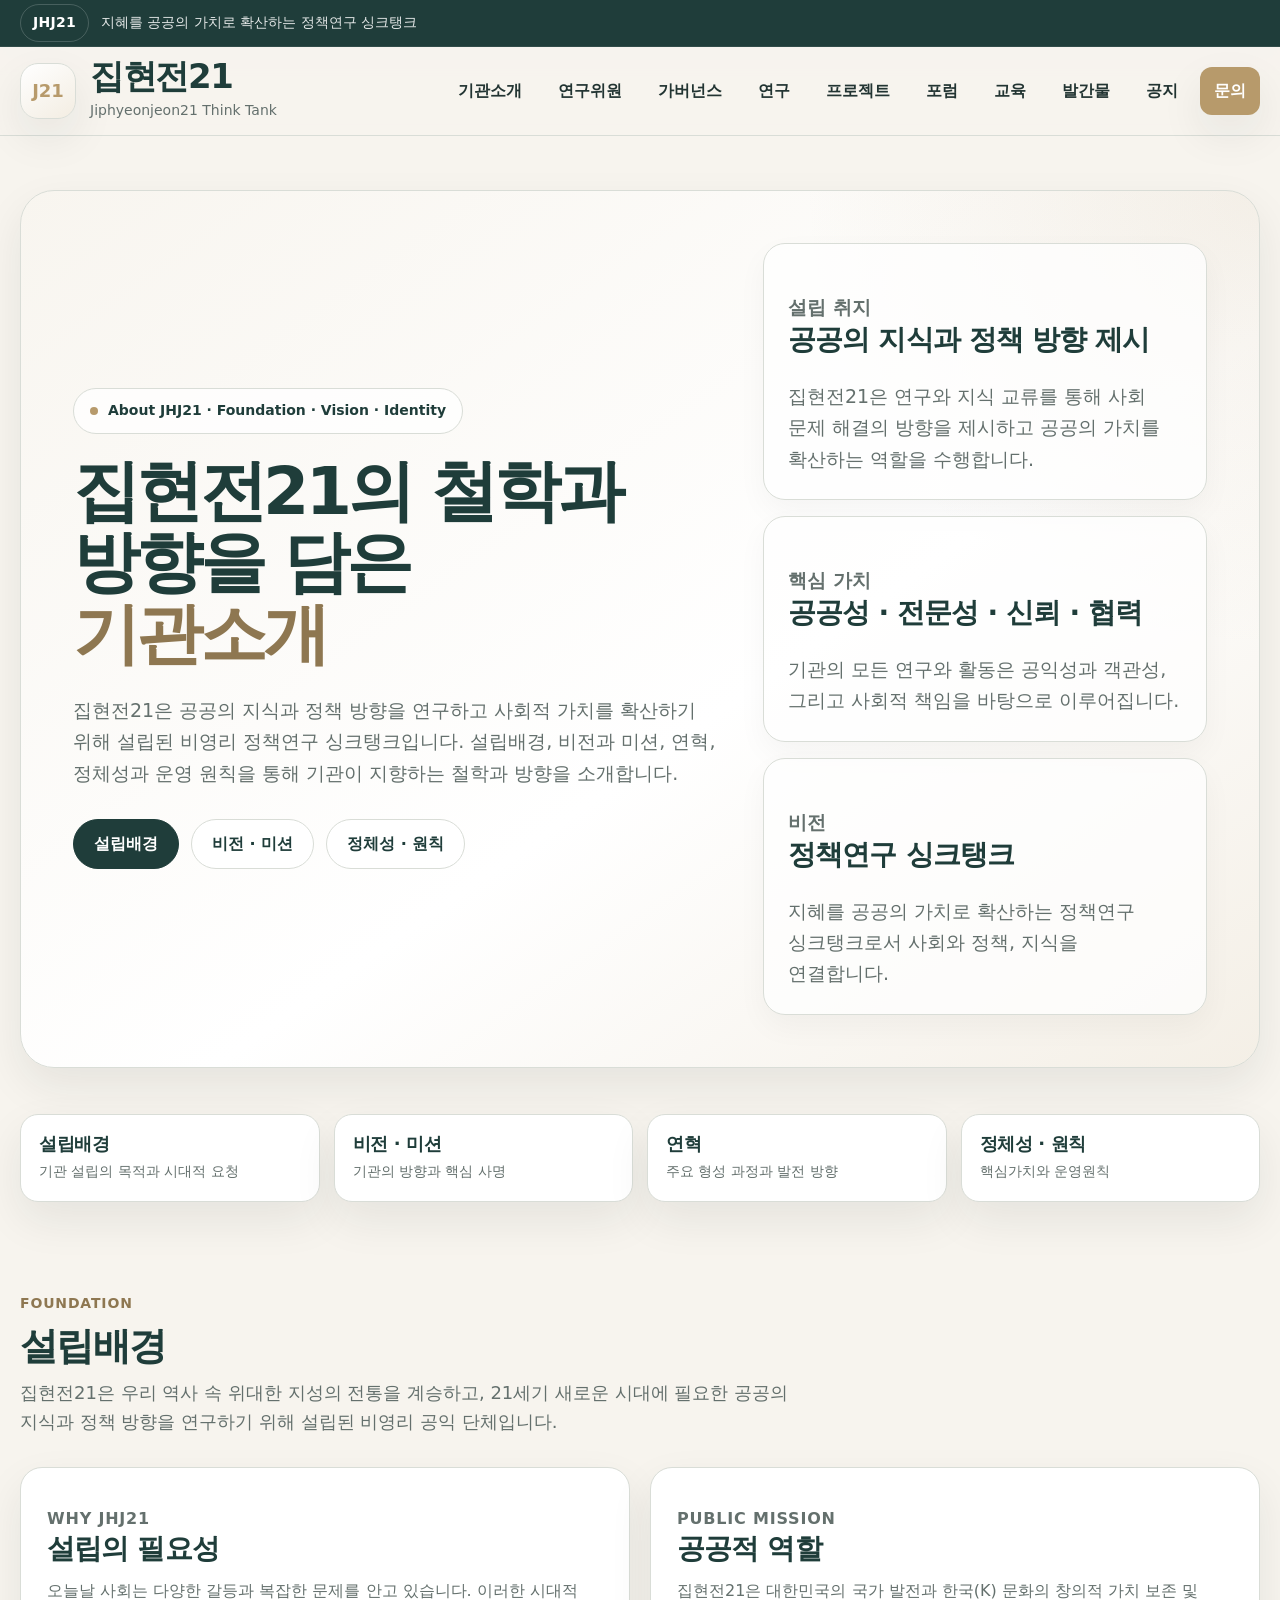
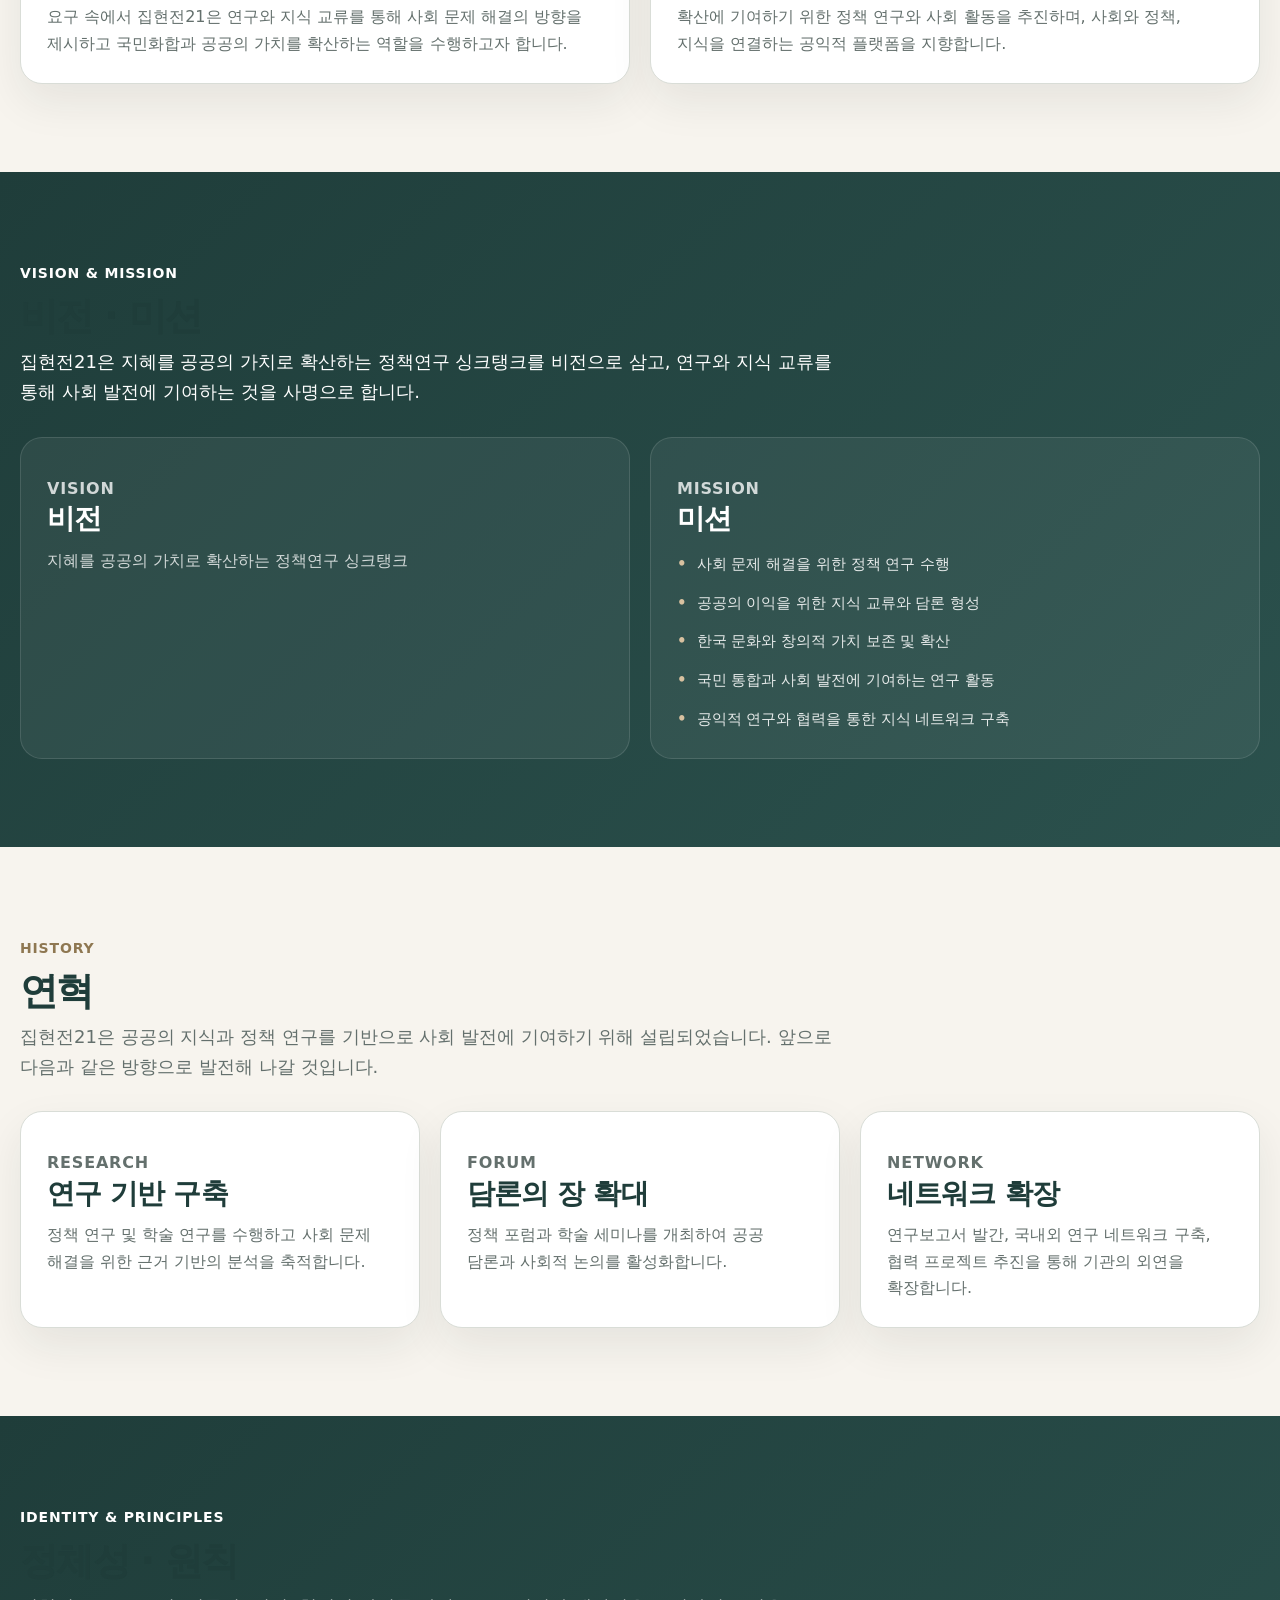
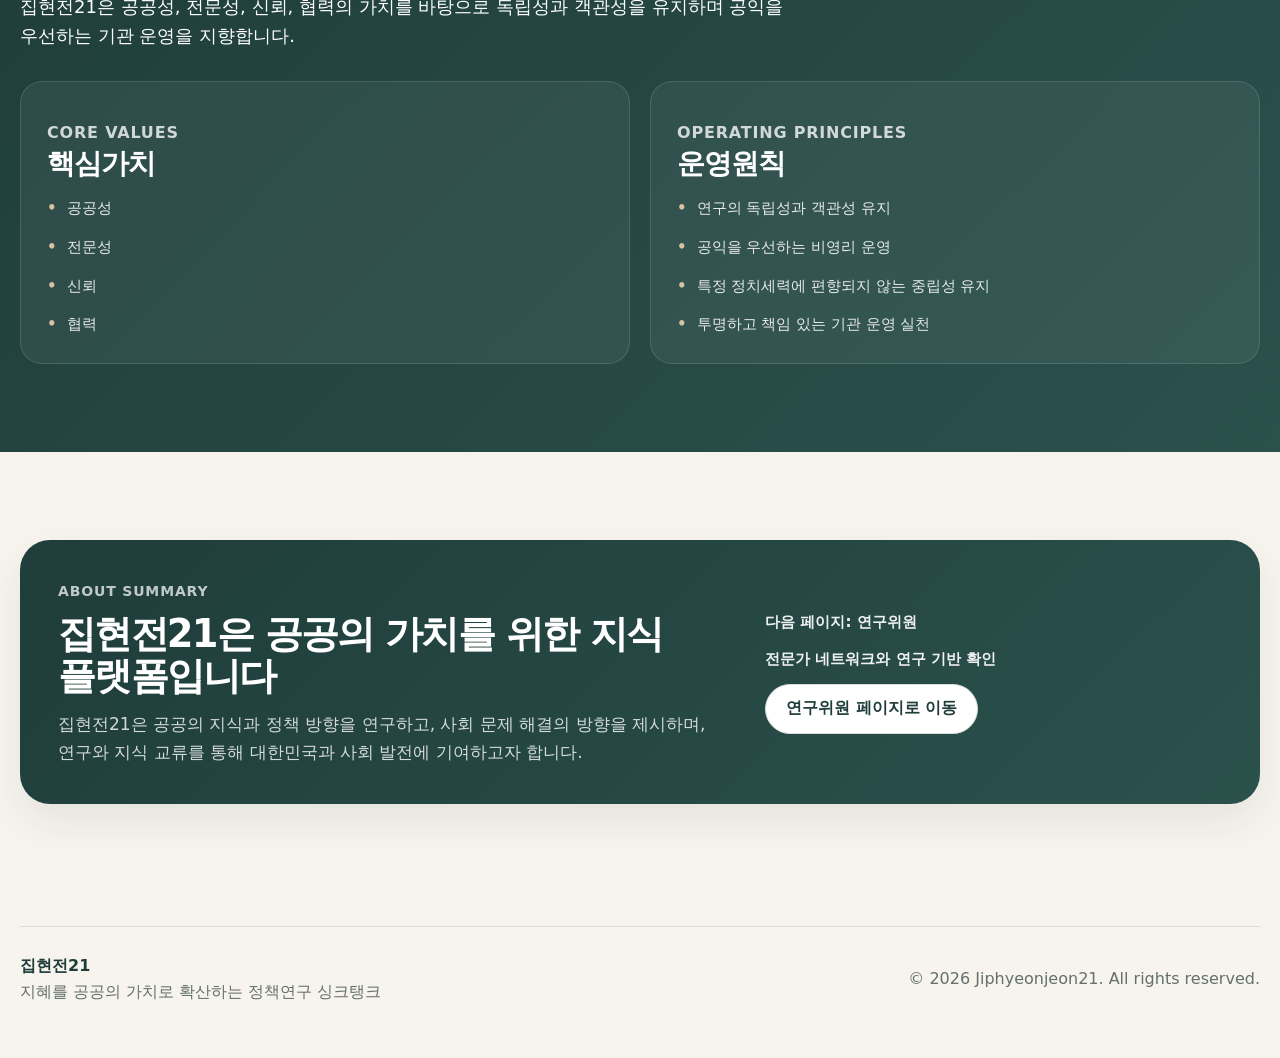
==== about.html @ bcc88773 "Create about.html" ====
<!doctype html>
<html lang="ko">
<head>
  <meta charset="utf-8" />
  <meta name="viewport" content="width=device-width, initial-scale=1" />
  <title>기관소개 | 집현전21</title>
  <meta name="description" content="집현전21의 설립배경, 비전과 미션, 연혁, 정체성과 운영 원칙을 소개합니다." />
  <meta name="theme-color" content="#1f3d3a" />
  <link rel="stylesheet" href="./assets/style.css" />
</head>
<body>
  <div class="topbar">
    <div class="container topbar__inner">
      <span class="topbar__badge">JHJ21</span>
      <span>지혜를 공공의 가치로 확산하는 정책연구 싱크탱크</span>
    </div>
  </div>

  <header class="site-header">
    <div class="container site-header__inner">
      <a href="index.html" class="brand" aria-label="집현전21 홈으로 이동">
        <div class="brand__mark">J21</div>
        <div>
          <h1 class="brand__title">집현전21</h1>
          <p class="brand__subtitle">Jiphyeonjeon21 Think Tank</p>
        </div>
      </a>

      <nav class="nav" aria-label="주요 메뉴">
        <a href="about.html">기관소개</a>
        <a href="fellows.html">연구위원</a>
        <a href="statutes.html">가버넌스</a>
        <a href="research.html">연구</a>
        <a href="project.html">프로젝트</a>
        <a href="forum.html">포럼</a>
        <a href="education.html">교육</a>
        <a href="publication.html">발간물</a>
        <a href="notice.html">공지</a>
        <a href="contact.html" class="nav__cta">문의</a>
      </nav>
    </div>
  </header>

  <main>
    <!-- PAGE HERO -->
    <section class="hero">
      <div class="container">
        <div class="hero__panel">
          <div class="hero__grid">
            <div>
              <div class="eyebrow">About JHJ21 · Foundation · Vision · Identity</div>
              <h2>
                집현전21의 철학과 방향을 담은
                <span>기관소개</span>
              </h2>
              <p>
                집현전21은 공공의 지식과 정책 방향을 연구하고 사회적 가치를 확산하기 위해 설립된
                비영리 정책연구 싱크탱크입니다. 설립배경, 비전과 미션, 연혁, 정체성과 운영 원칙을 통해
                기관이 지향하는 철학과 방향을 소개합니다.
              </p>
              <div class="hero__actions">
                <a class="btn btn--primary" href="#foundation">설립배경</a>
                <a class="btn" href="#vision">비전 · 미션</a>
                <a class="btn" href="#identity">정체성 · 원칙</a>
              </div>
            </div>

            <div class="hero__aside">
              <article class="hero-card">
                <p class="hero-card__label">설립 취지</p>
                <h3 class="hero-card__title">공공의 지식과 정책 방향 제시</h3>
                <p class="hero-card__text">
                  집현전21은 연구와 지식 교류를 통해 사회 문제 해결의 방향을 제시하고
                  공공의 가치를 확산하는 역할을 수행합니다.
                </p>
              </article>

              <article class="hero-card">
                <p class="hero-card__label">핵심 가치</p>
                <h3 class="hero-card__title">공공성 · 전문성 · 신뢰 · 협력</h3>
                <p class="hero-card__text">
                  기관의 모든 연구와 활동은 공익성과 객관성, 그리고 사회적 책임을 바탕으로 이루어집니다.
                </p>
              </article>

              <article class="hero-card">
                <p class="hero-card__label">비전</p>
                <h3 class="hero-card__title">정책연구 싱크탱크</h3>
                <p class="hero-card__text">
                  지혜를 공공의 가치로 확산하는 정책연구 싱크탱크로서 사회와 정책, 지식을 연결합니다.
                </p>
              </article>
            </div>
          </div>
        </div>
      </div>
    </section>

    <!-- QUICK MAP -->
    <section class="quickmap">
      <div class="container">
        <div class="quickmap__grid" style="grid-template-columns: repeat(4, minmax(0, 1fr));">
          <a class="quickmap__item" href="#foundation">
            <strong>설립배경</strong>
            <span>기관 설립의 목적과 시대적 요청</span>
          </a>
          <a class="quickmap__item" href="#vision">
            <strong>비전 · 미션</strong>
            <span>기관의 방향과 핵심 사명</span>
          </a>
          <a class="quickmap__item" href="#history">
            <strong>연혁</strong>
            <span>주요 형성 과정과 발전 방향</span>
          </a>
          <a class="quickmap__item" href="#identity">
            <strong>정체성 · 원칙</strong>
            <span>핵심가치와 운영원칙</span>
          </a>
        </div>
      </div>
    </section>

    <!-- FOUNDATION -->
    <section class="section" id="foundation">
      <div class="container">
        <div class="section__head">
          <div>
            <span class="kicker">Foundation</span>
            <h3>설립배경</h3>
            <p class="section__desc">
              집현전21은 우리 역사 속 위대한 지성의 전통을 계승하고,
              21세기 새로운 시대에 필요한 공공의 지식과 정책 방향을 연구하기 위해 설립된 비영리 공익 단체입니다.
            </p>
          </div>
        </div>

        <div class="grid-2">
          <article class="card">
            <p class="card__eyebrow">Why JHJ21</p>
            <h4>설립의 필요성</h4>
            <p>
              오늘날 사회는 다양한 갈등과 복잡한 문제를 안고 있습니다.
              이러한 시대적 요구 속에서 집현전21은 연구와 지식 교류를 통해
              사회 문제 해결의 방향을 제시하고 국민화합과 공공의 가치를 확산하는 역할을 수행하고자 합니다.
            </p>
          </article>

          <article class="card">
            <p class="card__eyebrow">Public Mission</p>
            <h4>공공적 역할</h4>
            <p>
              집현전21은 대한민국의 국가 발전과 한국(K) 문화의 창의적 가치 보존 및 확산에 기여하기 위한
              정책 연구와 사회 활동을 추진하며, 사회와 정책, 지식을 연결하는 공익적 플랫폼을 지향합니다.
            </p>
          </article>
        </div>
      </div>
    </section>

    <!-- VISION -->
    <section class="section section--green" id="vision">
      <div class="container">
        <div class="section__head">
          <div>
            <span class="kicker">Vision & Mission</span>
            <h3>비전 · 미션</h3>
            <p class="section__desc">
              집현전21은 지혜를 공공의 가치로 확산하는 정책연구 싱크탱크를 비전으로 삼고,
              연구와 지식 교류를 통해 사회 발전에 기여하는 것을 사명으로 합니다.
            </p>
          </div>
        </div>

        <div class="grid-2">
          <article class="card">
            <p class="card__eyebrow">Vision</p>
            <h4>비전</h4>
            <p>
              지혜를 공공의 가치로 확산하는 정책연구 싱크탱크
            </p>
          </article>

          <article class="card">
            <p class="card__eyebrow">Mission</p>
            <h4>미션</h4>
            <div class="list-block">
              <div class="list-line">사회 문제 해결을 위한 정책 연구 수행</div>
              <div class="list-line">공공의 이익을 위한 지식 교류와 담론 형성</div>
              <div class="list-line">한국 문화와 창의적 가치 보존 및 확산</div>
              <div class="list-line">국민 통합과 사회 발전에 기여하는 연구 활동</div>
              <div class="list-line">공익적 연구와 협력을 통한 지식 네트워크 구축</div>
            </div>
          </article>
        </div>
      </div>
    </section>

    <!-- HISTORY -->
    <section class="section" id="history">
      <div class="container">
        <div class="section__head">
          <div>
            <span class="kicker">History</span>
            <h3>연혁</h3>
            <p class="section__desc">
              집현전21은 공공의 지식과 정책 연구를 기반으로 사회 발전에 기여하기 위해 설립되었습니다.
              앞으로 다음과 같은 방향으로 발전해 나갈 것입니다.
            </p>
          </div>
        </div>

        <div class="grid-3">
          <article class="card">
            <p class="card__eyebrow">Research</p>
            <h4>연구 기반 구축</h4>
            <p>
              정책 연구 및 학술 연구를 수행하고 사회 문제 해결을 위한 근거 기반의 분석을 축적합니다.
            </p>
          </article>

          <article class="card">
            <p class="card__eyebrow">Forum</p>
            <h4>담론의 장 확대</h4>
            <p>
              정책 포럼과 학술 세미나를 개최하여 공공 담론과 사회적 논의를 활성화합니다.
            </p>
          </article>

          <article class="card">
            <p class="card__eyebrow">Network</p>
            <h4>네트워크 확장</h4>
            <p>
              연구보고서 발간, 국내외 연구 네트워크 구축, 협력 프로젝트 추진을 통해 기관의 외연을 확장합니다.
            </p>
          </article>
        </div>
      </div>
    </section>

    <!-- IDENTITY -->
    <section class="section section--green" id="identity">
      <div class="container">
        <div class="section__head">
          <div>
            <span class="kicker">Identity & Principles</span>
            <h3>정체성 · 원칙</h3>
            <p class="section__desc">
              집현전21은 공공성, 전문성, 신뢰, 협력의 가치를 바탕으로
              독립성과 객관성을 유지하며 공익을 우선하는 기관 운영을 지향합니다.
            </p>
          </div>
        </div>

        <div class="grid-2">
          <article class="card">
            <p class="card__eyebrow">Core Values</p>
            <h4>핵심가치</h4>
            <div class="list-block">
              <div class="list-line">공공성</div>
              <div class="list-line">전문성</div>
              <div class="list-line">신뢰</div>
              <div class="list-line">협력</div>
            </div>
          </article>

          <article class="card">
            <p class="card__eyebrow">Operating Principles</p>
            <h4>운영원칙</h4>
            <div class="list-block">
              <div class="list-line">연구의 독립성과 객관성 유지</div>
              <div class="list-line">공익을 우선하는 비영리 운영</div>
              <div class="list-line">특정 정치세력에 편향되지 않는 중립성 유지</div>
              <div class="list-line">투명하고 책임 있는 기관 운영 실천</div>
            </div>
          </article>
        </div>
      </div>
    </section>

    <!-- SUMMARY -->
    <section class="section">
      <div class="container">
        <div class="contact-band">
          <div class="contact-band__grid">
            <div>
              <span class="kicker" style="color: rgba(255,255,255,0.72);">About Summary</span>
              <h3>집현전21은 공공의 가치를 위한 지식 플랫폼입니다</h3>
              <p>
                집현전21은 공공의 지식과 정책 방향을 연구하고,
                사회 문제 해결의 방향을 제시하며,
                연구와 지식 교류를 통해 대한민국과 사회 발전에 기여하고자 합니다.
              </p>
            </div>
            <div class="contact-meta">
              <strong>다음 페이지: 연구위원</strong>
              <strong>전문가 네트워크와 연구 기반 확인</strong>
              <a class="btn" href="fellows.html">연구위원 페이지로 이동</a>
            </div>
          </div>
        </div>
      </div>
    </section>
  </main>

  <footer class="site-footer">
    <div class="container site-footer__inner">
      <div>
        <strong style="color: var(--primary);">집현전21</strong><br />
        지혜를 공공의 가치로 확산하는 정책연구 싱크탱크
      </div>
      <div>© 2026 Jiphyeonjeon21. All rights reserved.</div>
    </div>
  </footer>
</body>
</html>
---- assets/style.css ----
:root {
  --primary: #1f3d3a;
  --primary-2: #2b514d;
  --accent: #b79a6b;
  --accent-2: #8e7751;
  --accent-soft: #efe6d7;
  --bg: #f7f4ee;
  --surface: #ffffff;
  --surface-2: #f3efe7;
  --text: #1d2221;
  --muted: #64706d;
  --line: #d9ddd7;
  --shadow: 0 18px 44px rgba(22, 34, 33, 0.08);
  --radius-xl: 32px;
  --radius-lg: 22px;
  --radius-md: 16px;
  --max: 1240px;
}

* {
  box-sizing: border-box;
}

html {
  scroll-behavior: smooth;
}

body {
  margin: 0;
  font-family: "Pretendard", "Noto Sans KR", system-ui, -apple-system, BlinkMacSystemFont, "Segoe UI", sans-serif;
  color: var(--text);
  background: var(--bg);
  line-height: 1.65;
  word-break: keep-all;
}

a {
  color: inherit;
  text-decoration: none;
}

img {
  display: block;
  max-width: 100%;
}

button,
input,
textarea,
select {
  font: inherit;
}

.container {
  width: min(calc(100% - 40px), var(--max));
  margin: 0 auto;
}

.topbar {
  background: var(--primary);
  color: rgba(255, 255, 255, 0.88);
  border-bottom: 1px solid rgba(255, 255, 255, 0.08);
}

.topbar__inner {
  min-height: 46px;
  display: flex;
  align-items: center;
  gap: 12px;
  font-size: 14px;
}

.topbar__badge {
  display: inline-flex;
  align-items: center;
  justify-content: center;
  padding: 6px 12px;
  border-radius: 999px;
  border: 1px solid rgba(255, 255, 255, 0.18);
  color: #fff;
  font-weight: 800;
  letter-spacing: 0.02em;
}

.site-header {
  position: sticky;
  top: 0;
  z-index: 100;
  background: rgba(247, 244, 238, 0.92);
  backdrop-filter: blur(12px);
  border-bottom: 1px solid var(--line);
}

.site-header__inner {
  min-height: 88px;
  display: flex;
  align-items: center;
  justify-content: space-between;
  gap: 20px;
}

.brand {
  display: flex;
  align-items: center;
  gap: 14px;
  min-width: 0;
}

.brand__mark {
  width: 56px;
  height: 56px;
  border-radius: 18px;
  display: grid;
  place-items: center;
  background: linear-gradient(145deg, #fff 0%, #f3ede2 100%);
  border: 1px solid var(--line);
  color: var(--accent);
  font-weight: 900;
  font-size: 18px;
  box-shadow: var(--shadow);
  flex: 0 0 auto;
}

.brand__title {
  margin: 0;
  font-size: 34px;
  line-height: 1;
  letter-spacing: -0.04em;
  color: var(--primary);
}

.brand__subtitle {
  margin: 6px 0 0;
  color: var(--muted);
  font-size: 14px;
}

.nav {
  display: flex;
  align-items: center;
  gap: 8px;
  flex-wrap: wrap;
  justify-content: flex-end;
}

.nav a {
  padding: 11px 14px;
  border-radius: 12px;
  font-weight: 700;
  color: #223432;
  transition: 0.18s ease;
}

.nav a:hover {
  background: var(--surface);
  color: var(--primary);
}

.nav__cta {
  background: var(--accent);
  color: #fff !important;
  box-shadow: var(--shadow);
}

.hero {
  padding: 54px 0 28px;
}

.hero__panel {
  border: 1px solid var(--line);
  border-radius: 34px;
  overflow: hidden;
  box-shadow: var(--shadow);
  background:
    radial-gradient(circle at top right, rgba(183, 154, 107, 0.15), transparent 30%),
    linear-gradient(145deg, #f8f5ef 0%, #ffffff 58%, #f4efe6 100%);
}

.hero__grid {
  display: grid;
  grid-template-columns: 1.2fr 0.8fr;
  gap: 24px;
  align-items: center;
  padding: 52px;
}

.eyebrow {
  display: inline-flex;
  align-items: center;
  gap: 10px;
  padding: 10px 16px;
  border: 1px solid var(--line);
  background: rgba(255, 255, 255, 0.78);
  border-radius: 999px;
  color: var(--primary);
  font-size: 14px;
  font-weight: 800;
  margin-bottom: 22px;
}

.eyebrow::before {
  content: "";
  width: 8px;
  height: 8px;
  border-radius: 50%;
  background: var(--accent);
}

.hero h2 {
  margin: 0;
  font-size: clamp(42px, 5.2vw, 72px);
  line-height: 1.08;
  letter-spacing: -0.055em;
  color: var(--primary);
}

.hero h2 span {
  display: block;
  color: var(--accent-2);
}

.hero p {
  margin: 24px 0 0;
  max-width: 760px;
  color: var(--muted);
  font-size: 19px;
}

.hero__actions {
  display: flex;
  flex-wrap: wrap;
  gap: 12px;
  margin-top: 30px;
}

.hero__aside {
  display: grid;
  gap: 16px;
}

.hero-card {
  padding: 24px;
  border-radius: 22px;
  border: 1px solid var(--line);
  background: rgba(255, 255, 255, 0.74);
  box-shadow: 0 12px 30px rgba(0, 0, 0, 0.04);
}

.hero-card__label {
  margin: 0 0 8px;
  color: var(--muted);
  font-size: 13px;
  font-weight: 800;
}

.hero-card__title {
  margin: 0;
  font-size: 28px;
  line-height: 1.2;
  letter-spacing: -0.03em;
  color: var(--primary);
}

.hero-card__text {
  margin: 10px 0 0;
  color: var(--muted);
  font-size: 15px;
}

.btn {
  display: inline-flex;
  align-items: center;
  justify-content: center;
  min-height: 50px;
  padding: 0 20px;
  border-radius: 999px;
  border: 1px solid var(--line);
  background: var(--surface);
  color: var(--primary);
  font-weight: 800;
  transition: 0.18s ease;
}

.btn:hover {
  transform: translateY(-1px);
}

.btn--primary {
  background: var(--primary);
  color: #fff;
  border-color: var(--primary);
}

.quickmap {
  padding: 18px 0 0;
}

.quickmap__grid {
  display: grid;
  grid-template-columns: repeat(6, minmax(0, 1fr));
  gap: 14px;
}

.quickmap__item {
  background: var(--surface);
  border: 1px solid var(--line);
  border-radius: 18px;
  padding: 18px;
  box-shadow: var(--shadow);
  transition: 0.18s ease;
}

.quickmap__item:hover {
  transform: translateY(-2px);
  border-color: rgba(31, 61, 58, 0.18);
}

.quickmap__item strong {
  display: block;
  color: var(--primary);
  font-size: 18px;
  line-height: 1.2;
  letter-spacing: -0.02em;
}

.quickmap__item span {
  display: block;
  margin-top: 6px;
  color: var(--muted);
  font-size: 14px;
}

.section {
  padding: 88px 0;
}

.section--green {
  background: linear-gradient(135deg, var(--primary), var(--primary-2));
  color: rgba(255, 255, 255, 0.88);
}

.section__head {
  display: flex;
  align-items: end;
  justify-content: space-between;
  gap: 20px;
  margin-bottom: 30px;
}

.kicker {
  display: inline-block;
  margin-bottom: 10px;
  color: var(--accent-2);
  font-size: 14px;
  font-weight: 900;
  letter-spacing: 0.06em;
  text-transform: uppercase;
}

.section--green .kicker,
.section--green h3,
.section--green .section__desc {
  color: #fff;
}

.section h3 {
  margin: 0;
  font-size: clamp(30px, 3vw, 48px);
  line-height: 1.1;
  letter-spacing: -0.045em;
  color: var(--primary);
}

.section__desc {
  margin: 10px 0 0;
  max-width: 820px;
  color: var(--muted);
  font-size: 18px;
}

.grid-2,
.grid-3,
.grid-4 {
  display: grid;
  gap: 20px;
}

.grid-2 {
  grid-template-columns: repeat(2, minmax(0, 1fr));
}

.grid-3 {
  grid-template-columns: repeat(3, minmax(0, 1fr));
}

.grid-4 {
  grid-template-columns: repeat(4, minmax(0, 1fr));
}

.card {
  background: var(--surface);
  border: 1px solid var(--line);
  border-radius: var(--radius-lg);
  padding: 26px;
  box-shadow: var(--shadow);
}

.section--green .card {
  background: rgba(255, 255, 255, 0.06);
  border-color: rgba(255, 255, 255, 0.12);
  color: rgba(255, 255, 255, 0.88);
  box-shadow: none;
}

.card__eyebrow {
  margin: 0 0 10px;
  color: var(--accent-2);
  font-size: 13px;
  font-weight: 900;
  letter-spacing: 0.05em;
  text-transform: uppercase;
}

.section--green .card__eyebrow {
  color: rgba(255, 255, 255, 0.7);
}

.card h4 {
  margin: 0;
  font-size: 28px;
  line-height: 1.2;
  letter-spacing: -0.03em;
  color: var(--primary);
}

.section--green .card h4 {
  color: #fff;
}

.card p {
  margin: 12px 0 0;
  color: var(--muted);
  font-size: 16px;
}

.section--green .card p {
  color: rgba(255, 255, 255, 0.78);
}

.list-block {
  display: grid;
  gap: 14px;
  margin-top: 16px;
}

.list-line {
  display: flex;
  align-items: start;
  gap: 10px;
  color: inherit;
  font-size: 15px;
}

.list-line::before {
  content: "•";
  color: var(--accent);
  font-weight: 900;
}

.section--green .list-line::before {
  color: #d8c1a0;
}

.program-card {
  min-height: 300px;
  display: flex;
  flex-direction: column;
  justify-content: space-between;
}

.program-no {
  font-size: 42px;
  line-height: 1;
  font-weight: 900;
  color: var(--accent-soft);
  letter-spacing: -0.04em;
  margin-bottom: 16px;
}

.pill {
  display: inline-flex;
  width: fit-content;
  padding: 8px 12px;
  border-radius: 999px;
  background: var(--surface-2);
  border: 1px solid var(--line);
  color: var(--primary);
  font-size: 13px;
  font-weight: 900;
}

.archive-wrap {
  display: grid;
  gap: 16px;
}

.archive-item,
.notice-item {
  display: grid;
  gap: 18px;
  align-items: center;
  background: var(--surface);
  border: 1px solid var(--line);
  border-radius: 18px;
  box-shadow: var(--shadow);
  padding: 20px 22px;
}

.archive-item {
  grid-template-columns: 140px 1fr auto;
}

.notice-item {
  grid-template-columns: 1fr auto;
}

.archive-tag {
  display: inline-flex;
  justify-content: center;
  align-items: center;
  width: fit-content;
  padding: 8px 12px;
  border-radius: 999px;
  background: var(--surface-2);
  border: 1px solid var(--line);
  color: var(--primary);
  font-size: 13px;
  font-weight: 900;
}

.archive-item h4,
.notice-item h4 {
  margin: 0;
  color: var(--primary);
  letter-spacing: -0.03em;
  line-height: 1.3;
}

.archive-item h4 {
  font-size: 23px;
}

.notice-item h4 {
  font-size: 18px;
}

.archive-item p {
  margin: 8px 0 0;
  color: var(--muted);
}

.meta {
  color: var(--muted);
  font-size: 14px;
  font-weight: 700;
  white-space: nowrap;
}

.contact-band {
  background: linear-gradient(135deg, var(--primary), var(--primary-2));
  color: #fff;
  border-radius: 30px;
  padding: 38px;
  box-shadow: var(--shadow);
}

.contact-band__grid {
  display: grid;
  grid-template-columns: 1.2fr 0.8fr;
  gap: 22px;
  align-items: center;
}

.contact-band h3 {
  color: #fff;
  margin: 0;
}

.contact-band p {
  margin: 12px 0 0;
  color: rgba(255, 255, 255, 0.8);
  font-size: 17px;
}

.contact-meta {
  display: grid;
  gap: 12px;
  justify-items: start;
}

.contact-meta strong {
  font-size: 15px;
  color: rgba(255, 255, 255, 0.92);
}

.site-footer {
  padding: 34px 0 52px;
  color: var(--muted);
}

.site-footer__inner {
  padding-top: 26px;
  border-top: 1px solid var(--line);
  display: flex;
  align-items: center;
  justify-content: space-between;
  gap: 20px;
  flex-wrap: wrap;
}

@media (max-width: 1160px) {
  .quickmap__grid {
    grid-template-columns: repeat(3, minmax(0, 1fr));
  }

  .grid-4 {
    grid-template-columns: repeat(2, minmax(0, 1fr));
  }

  .hero__grid,
  .contact-band__grid {
    grid-template-columns: 1fr;
  }

  .grid-3,
  .grid-2 {
    grid-template-columns: 1fr;
  }
}

@media (max-width: 860px) {
  .site-header__inner {
    min-height: auto;
    padding: 16px 0;
    align-items: flex-start;
    flex-direction: column;
  }

  .brand__title {
    font-size: 28px;
  }

  .hero__grid {
    padding: 28px;
  }

  .hero h2 {
    font-size: clamp(34px, 10vw, 54px);
  }

  .hero p,
  .section__desc {
    font-size: 16px;
  }

  .quickmap__grid,
  .grid-4 {
    grid-template-columns: 1fr;
  }

  .archive-item,
  .notice-item {
    grid-template-columns: 1fr;
  }

  .section {
    padding: 68px 0;
  }

  .section__head {
    flex-direction: column;
    align-items: flex-start;
  }

  .contact-band {
    padding: 28px;
  }

  .topbar__inner {
    flex-wrap: wrap;
    padding: 8px 0;
  }

  .nav {
    width: 100%;
  }
} style.css야. ಪರಿಶட்டு
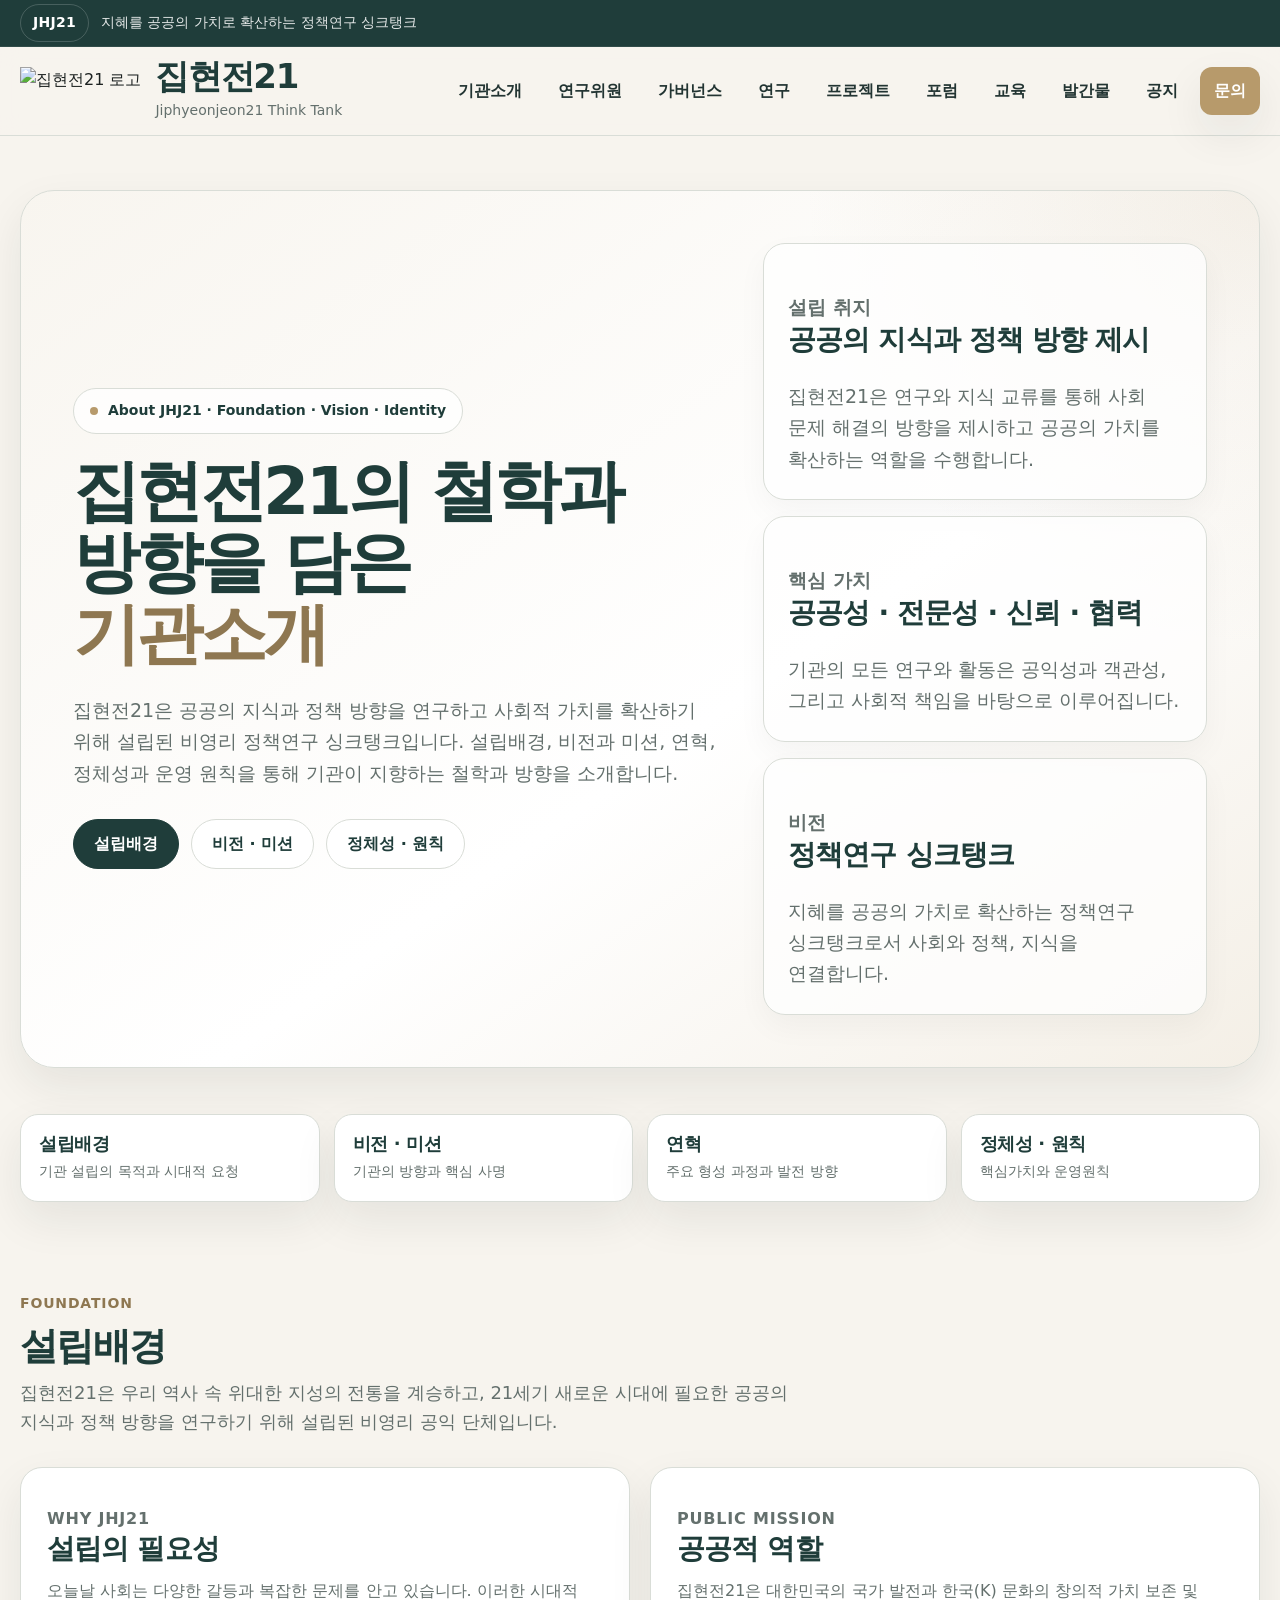
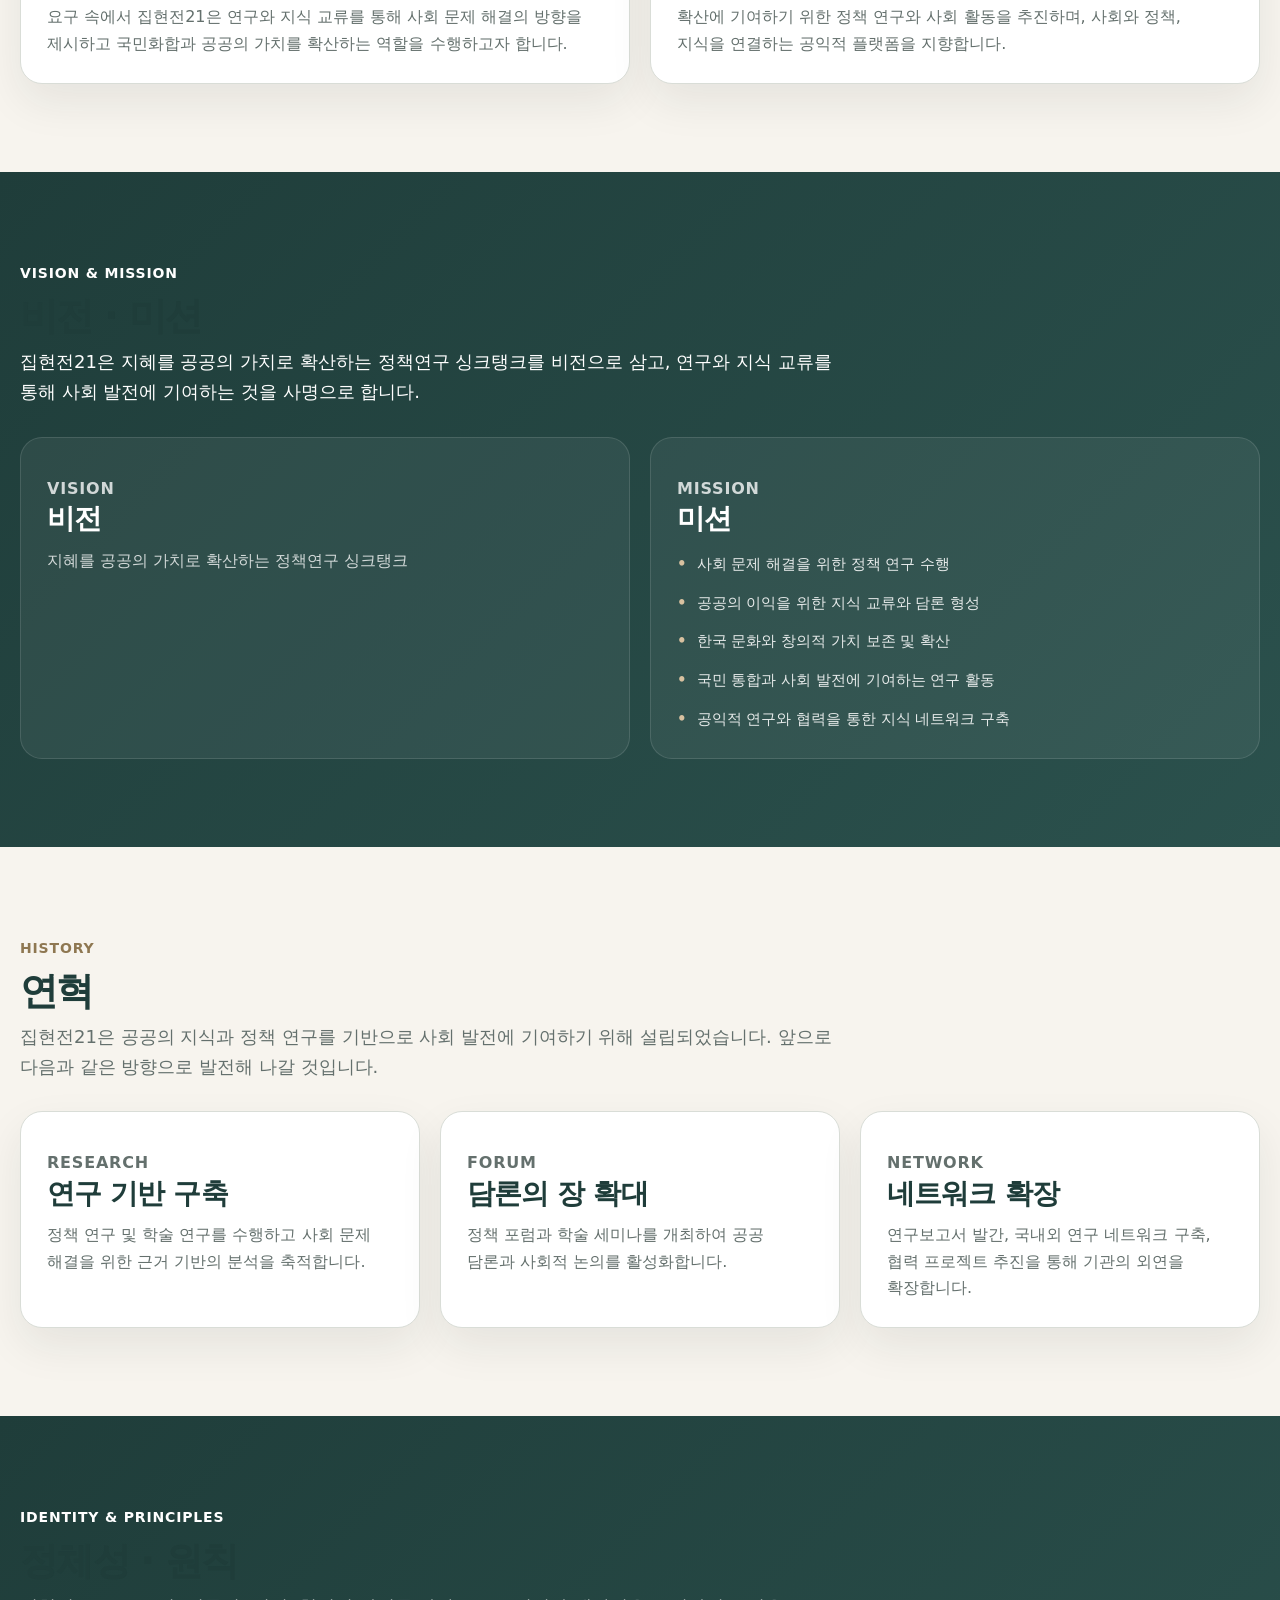
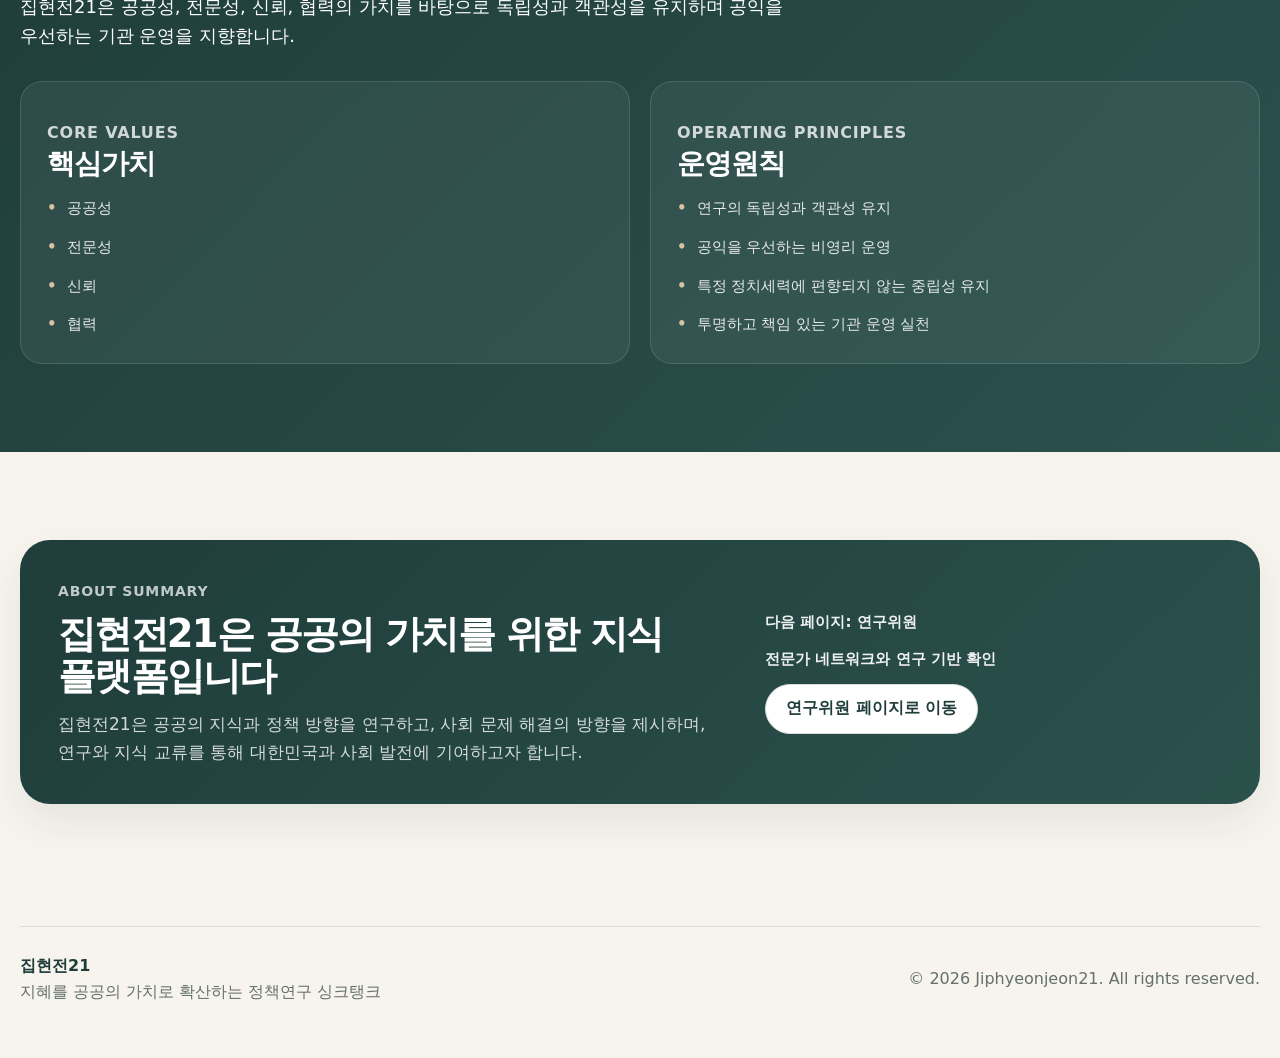
==== commit 6961d144: "Update about.html" ====
--- a/about.html
+++ b/about.html
@@ -1,12 +1,16 @@
 <!doctype html>
 <html lang="ko">
 <head>
-  <meta charset="utf-8" />
-  <meta name="viewport" content="width=device-width, initial-scale=1" />
-  <title>기관소개 | 집현전21</title>
-  <meta name="description" content="집현전21의 설립배경, 비전과 미션, 연혁, 정체성과 운영 원칙을 소개합니다." />
-  <meta name="theme-color" content="#1f3d3a" />
-  <link rel="stylesheet" href="./assets/style.css" />
+
+<meta charset="utf-8">
+<meta name="viewport" content="width=device-width, initial-scale=1">
+
+<title>집현전21</title>
+
+<link rel="icon" href="./assets/logo-192.png">
+
+<link rel="stylesheet" href="./assets/style.css">
+
 </head>
 <body>
   <div class="topbar">
@@ -18,13 +22,13 @@
 
   <header class="site-header">
     <div class="container site-header__inner">
-      <a href="index.html" class="brand" aria-label="집현전21 홈으로 이동">
-        <div class="brand__mark">J21</div>
-        <div>
-          <h1 class="brand__title">집현전21</h1>
-          <p class="brand__subtitle">Jiphyeonjeon21 Think Tank</p>
-        </div>
-      </a>
+      <a href="index.html" class="brand">
+  <img src="./assets/logo-512.png" alt="집현전21 로고" style="height:48px;">
+  <div>
+    <h1 class="brand__title">집현전21</h1>
+    <p class="brand__subtitle">Jiphyeonjeon21 Think Tank</p>
+  </div>
+</a>
 
       <nav class="nav" aria-label="주요 메뉴">
         <a href="about.html">기관소개</a>
